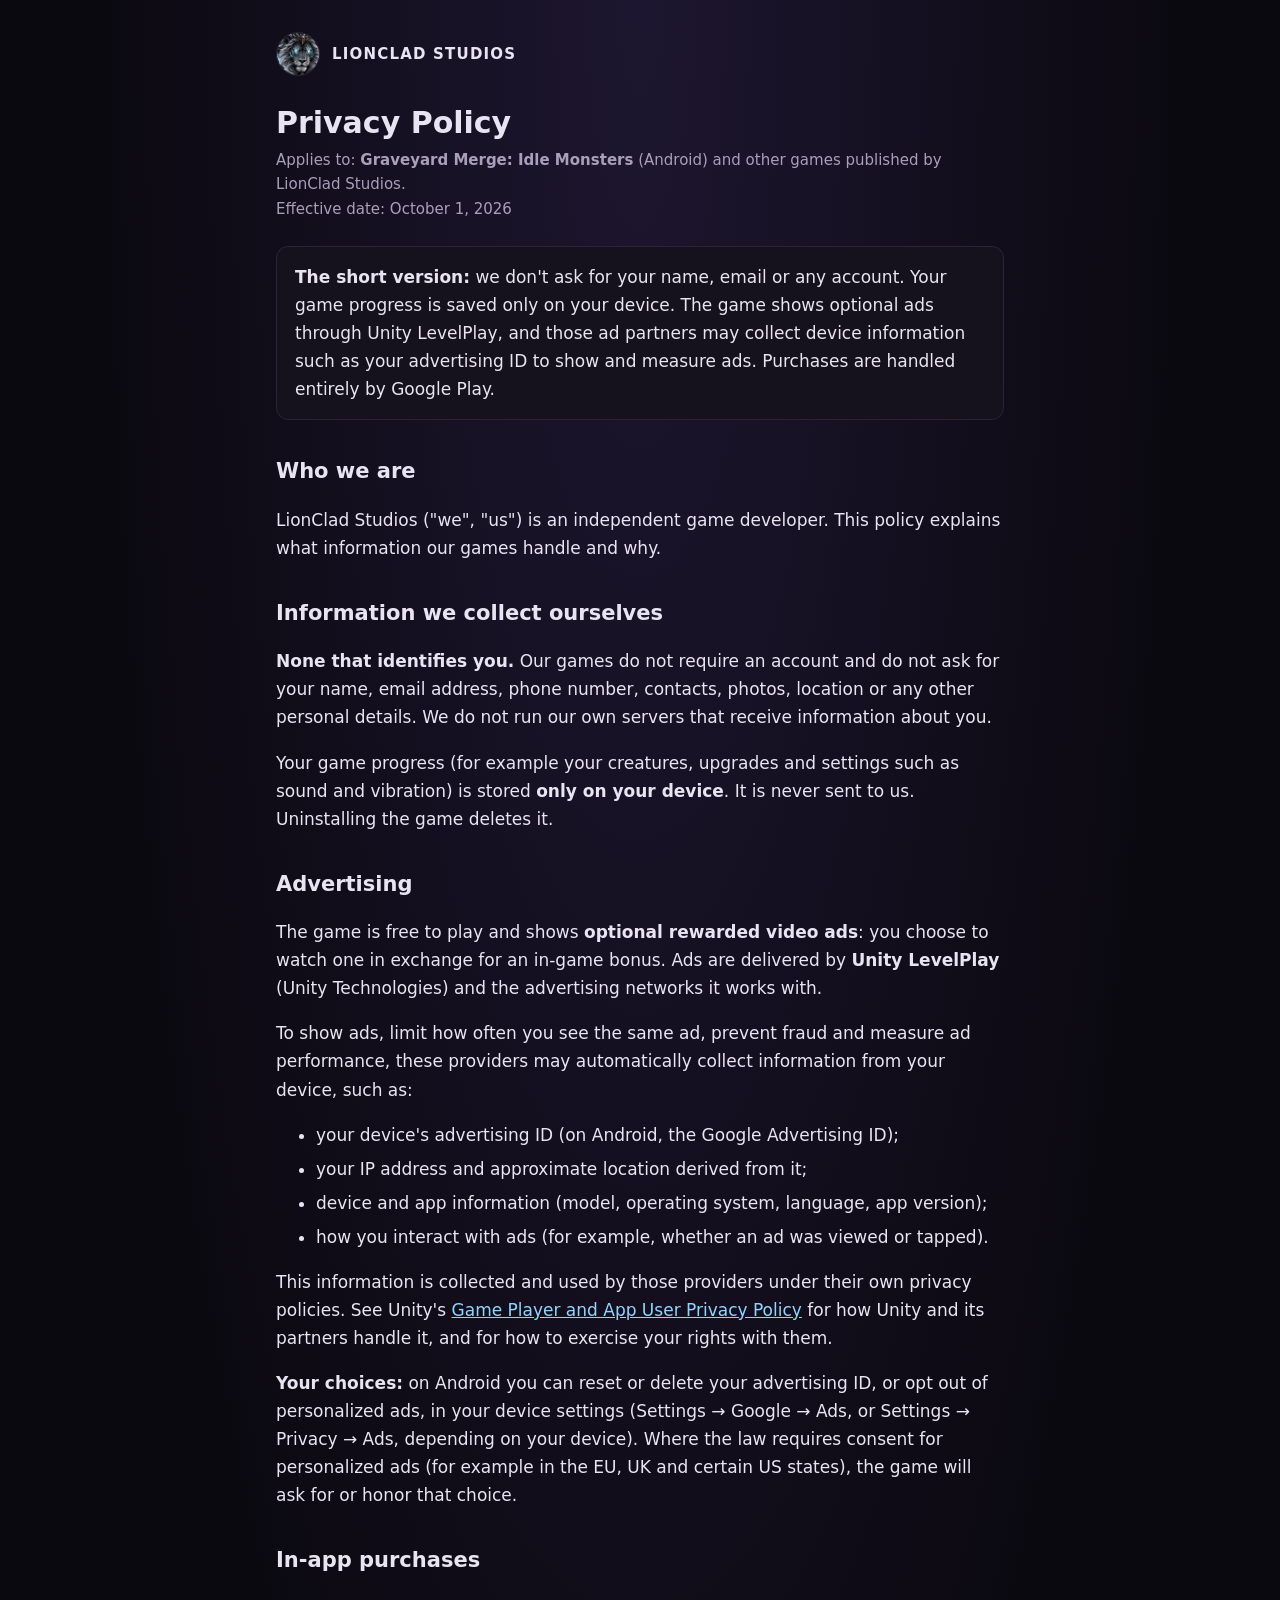
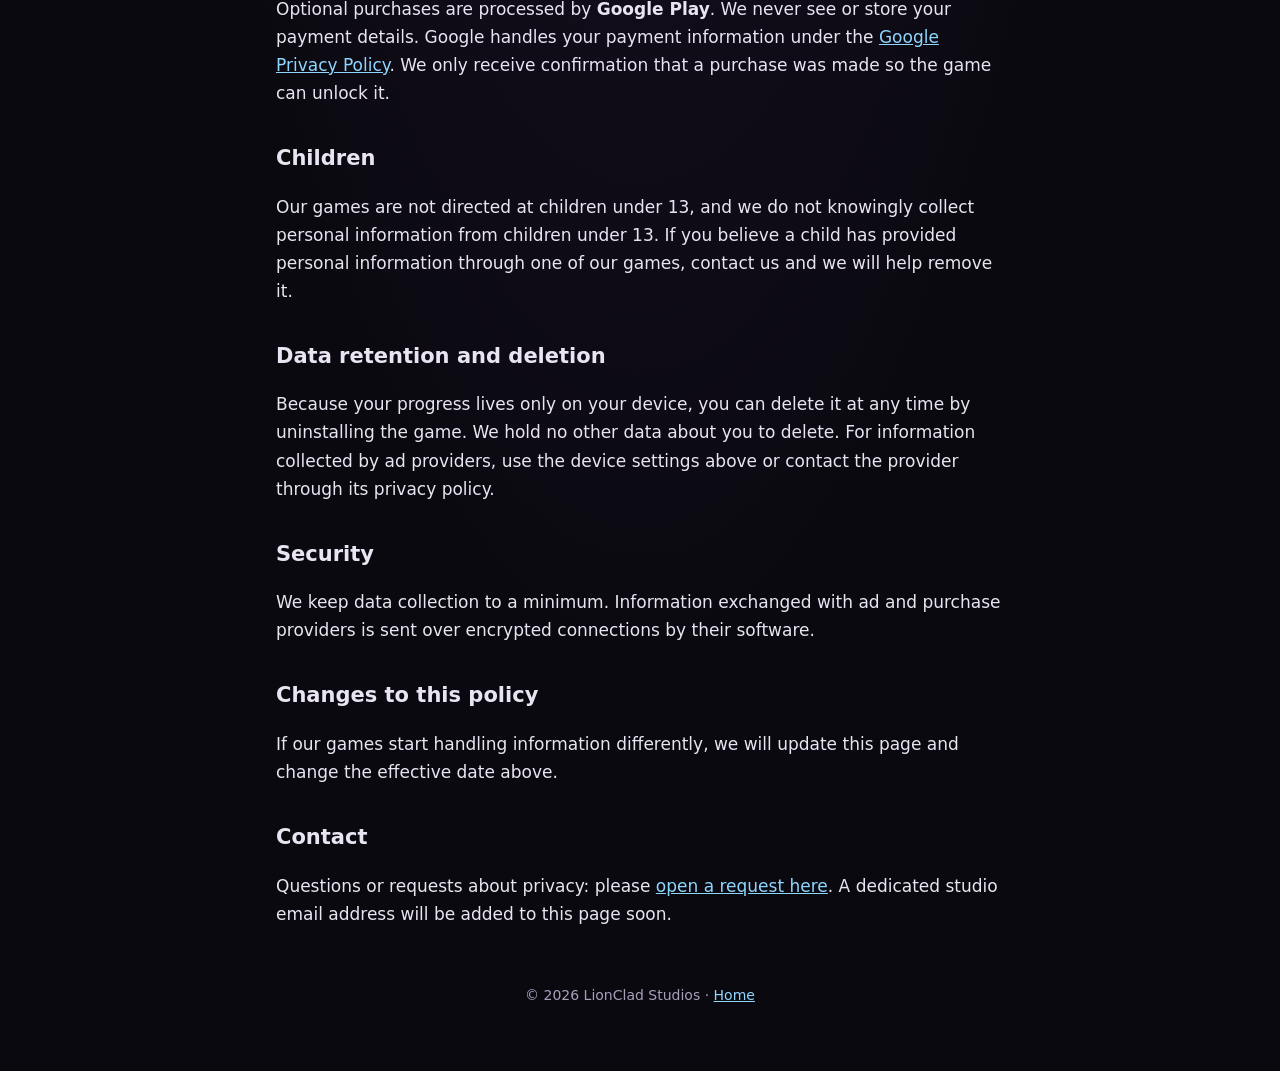
==== privacy/index.html @ 2275ffe0 "v1.0.0: studio home page and Privacy Policy Co-Authored-By: Claude Opus 5.5 <noreply@anthropic.com> " ====
<!doctype html>
<html lang="en">
<head>
  <meta charset="utf-8">
  <meta name="viewport" content="width=device-width, initial-scale=1">
  <title>Privacy Policy · LionClad Studios</title>
  <meta name="description" content="Privacy Policy for Graveyard Merge: Idle Monsters and other games by LionClad Studios.">
  <link rel="icon" type="image/png" href="../favicon.png">
  <link rel="stylesheet" href="../assets/site.css">
</head>
<body>
  <main class="wrap policy">
    <header class="site">
      <img src="../assets/icon-180.png" alt="">
      <a href="../">LionClad Studios</a>
    </header>

    <h1>Privacy Policy</h1>
    <p class="meta">Applies to: <strong>Graveyard Merge: Idle Monsters</strong> (Android) and other games published by LionClad Studios.<br>Effective date: October 1, 2026</p>

    <div class="box">
      <strong>The short version:</strong> we don't ask for your name, email or any account. Your game progress is saved only on your device. The game shows optional ads through Unity LevelPlay, and those ad partners may collect device information such as your advertising ID to show and measure ads. Purchases are handled entirely by Google Play.
    </div>

    <h2>Who we are</h2>
    <p>LionClad Studios ("we", "us") is an independent game developer. This policy explains what information our games handle and why.</p>

    <h2>Information we collect ourselves</h2>
    <p><strong>None that identifies you.</strong> Our games do not require an account and do not ask for your name, email address, phone number, contacts, photos, location or any other personal details. We do not run our own servers that receive information about you.</p>
    <p>Your game progress (for example your creatures, upgrades and settings such as sound and vibration) is stored <strong>only on your device</strong>. It is never sent to us. Uninstalling the game deletes it.</p>

    <h2>Advertising</h2>
    <p>The game is free to play and shows <strong>optional rewarded video ads</strong>: you choose to watch one in exchange for an in-game bonus. Ads are delivered by <strong>Unity LevelPlay</strong> (Unity Technologies) and the advertising networks it works with.</p>
    <p>To show ads, limit how often you see the same ad, prevent fraud and measure ad performance, these providers may automatically collect information from your device, such as:</p>
    <ul>
      <li>your device's advertising ID (on Android, the Google Advertising ID);</li>
      <li>your IP address and approximate location derived from it;</li>
      <li>device and app information (model, operating system, language, app version);</li>
      <li>how you interact with ads (for example, whether an ad was viewed or tapped).</li>
    </ul>
    <p>This information is collected and used by those providers under their own privacy policies. See Unity's <a href="https://unity.com/legal/game-player-and-app-user-privacy-policy" rel="noopener">Game Player and App User Privacy Policy</a> for how Unity and its partners handle it, and for how to exercise your rights with them.</p>
    <p><strong>Your choices:</strong> on Android you can reset or delete your advertising ID, or opt out of personalized ads, in your device settings (Settings &rarr; Google &rarr; Ads, or Settings &rarr; Privacy &rarr; Ads, depending on your device). Where the law requires consent for personalized ads (for example in the EU, UK and certain US states), the game will ask for or honor that choice.</p>

    <h2>In-app purchases</h2>
    <p>Optional purchases are processed by <strong>Google Play</strong>. We never see or store your payment details. Google handles your payment information under the <a href="https://policies.google.com/privacy" rel="noopener">Google Privacy Policy</a>. We only receive confirmation that a purchase was made so the game can unlock it.</p>

    <h2>Children</h2>
    <p>Our games are not directed at children under 13, and we do not knowingly collect personal information from children under 13. If you believe a child has provided personal information through one of our games, contact us and we will help remove it.</p>

    <h2>Data retention and deletion</h2>
    <p>Because your progress lives only on your device, you can delete it at any time by uninstalling the game. We hold no other data about you to delete. For information collected by ad providers, use the device settings above or contact the provider through its privacy policy.</p>

    <h2>Security</h2>
    <p>We keep data collection to a minimum. Information exchanged with ad and purchase providers is sent over encrypted connections by their software.</p>

    <h2>Changes to this policy</h2>
    <p>If our games start handling information differently, we will update this page and change the effective date above.</p>

    <h2>Contact</h2>
    <p>Questions or requests about privacy: please <a href="https://github.com/sampsonlewisII/lionclad-studios/issues" rel="noopener">open a request here</a>. A dedicated studio email address will be added to this page soon.</p>

    <footer>&copy; 2026 LionClad Studios · <a href="../">Home</a></footer>
  </main>
</body>
</html>
---- assets/site.css ----
:root {
  --bg: #0b0910;
  --panel: #15111d;
  --line: #2b2338;
  --ink: #e9e4f2;
  --ink-dim: #a99fbb;
  --accent: #8fd6ff;
  --green: #8cff8c;
}
* { box-sizing: border-box; }
html { background: var(--bg); }
body {
  margin: 0;
  color: var(--ink);
  background: radial-gradient(ellipse at top, #1d1630 0%, var(--bg) 60%) no-repeat, var(--bg);
  font: 17px/1.65 system-ui, -apple-system, "Segoe UI", Roboto, sans-serif;
}
a { color: var(--accent); }
.wrap { max-width: 760px; margin: 0 auto; padding: 32px 16px 64px; }
header.site { display: flex; align-items: center; gap: 12px; margin-bottom: 28px; }
header.site img { width: 44px; height: 44px; border-radius: 50%; border: 1px solid var(--line); }
header.site a { color: var(--ink); text-decoration: none; font-weight: 700; letter-spacing: .08em; text-transform: uppercase; font-size: 15px; }
.hero { text-align: center; }
.hero img { width: min(360px, 80vw); height: auto; }
.hero p { color: var(--ink-dim); max-width: 520px; margin: 8px auto 0; }
.card { display: flex; gap: 18px; align-items: center; background: var(--panel); border: 1px solid var(--line); border-radius: 14px; padding: 18px; margin-top: 36px; }
.card img { width: 88px; height: 88px; border-radius: 20px; flex: none; }
.card h2 { margin: 0 0 4px; font-size: 20px; }
.card p { margin: 0; color: var(--ink-dim); font-size: 15px; }
h1 { font-size: 30px; line-height: 1.25; margin: 0 0 6px; }
h2 { font-size: 21px; margin: 34px 0 8px; }
.meta { color: var(--ink-dim); font-size: 15px; margin: 0 0 24px; }
.policy li { margin-bottom: 6px; }
.box { background: var(--panel); border: 1px solid var(--line); border-radius: 12px; padding: 16px 18px; }
footer { margin-top: 56px; color: var(--ink-dim); font-size: 14px; text-align: center; }
@media (max-width: 480px) {
  .card { flex-direction: column; text-align: center; }
  h1 { font-size: 25px; }
}
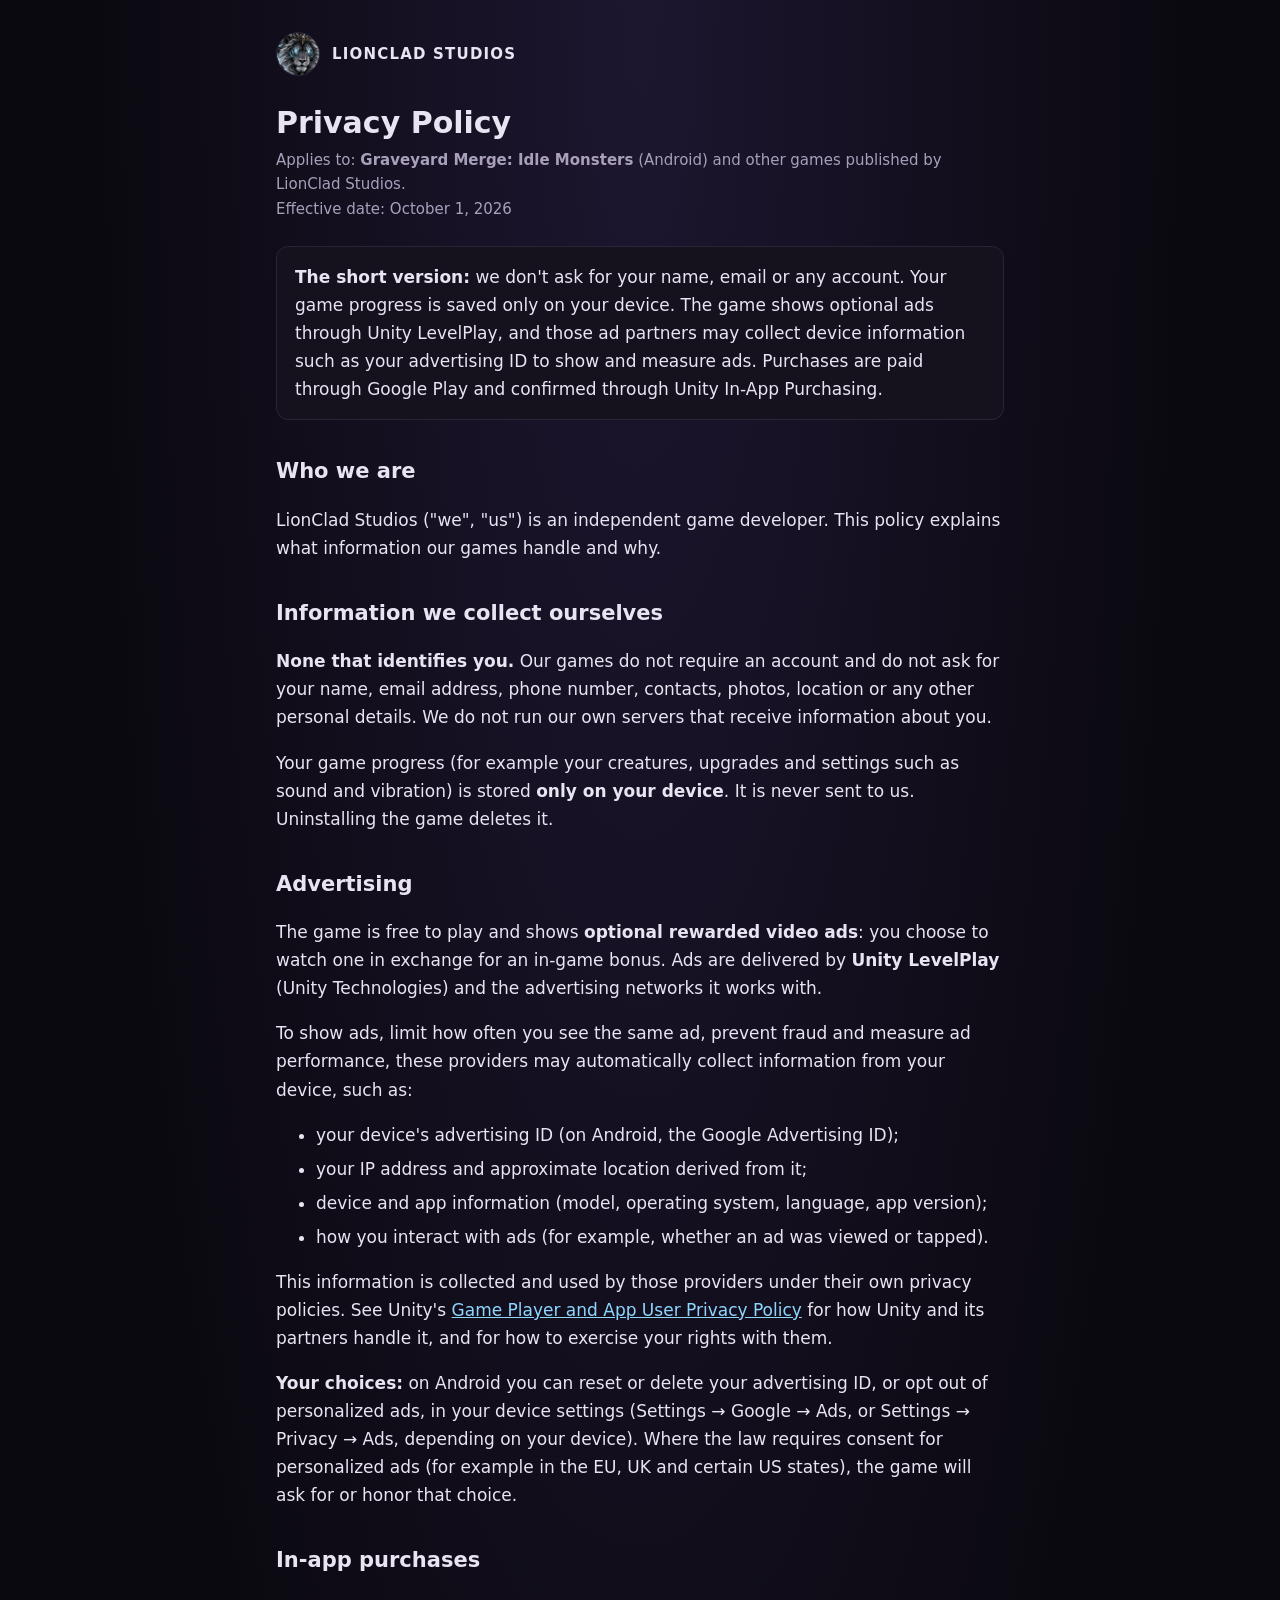
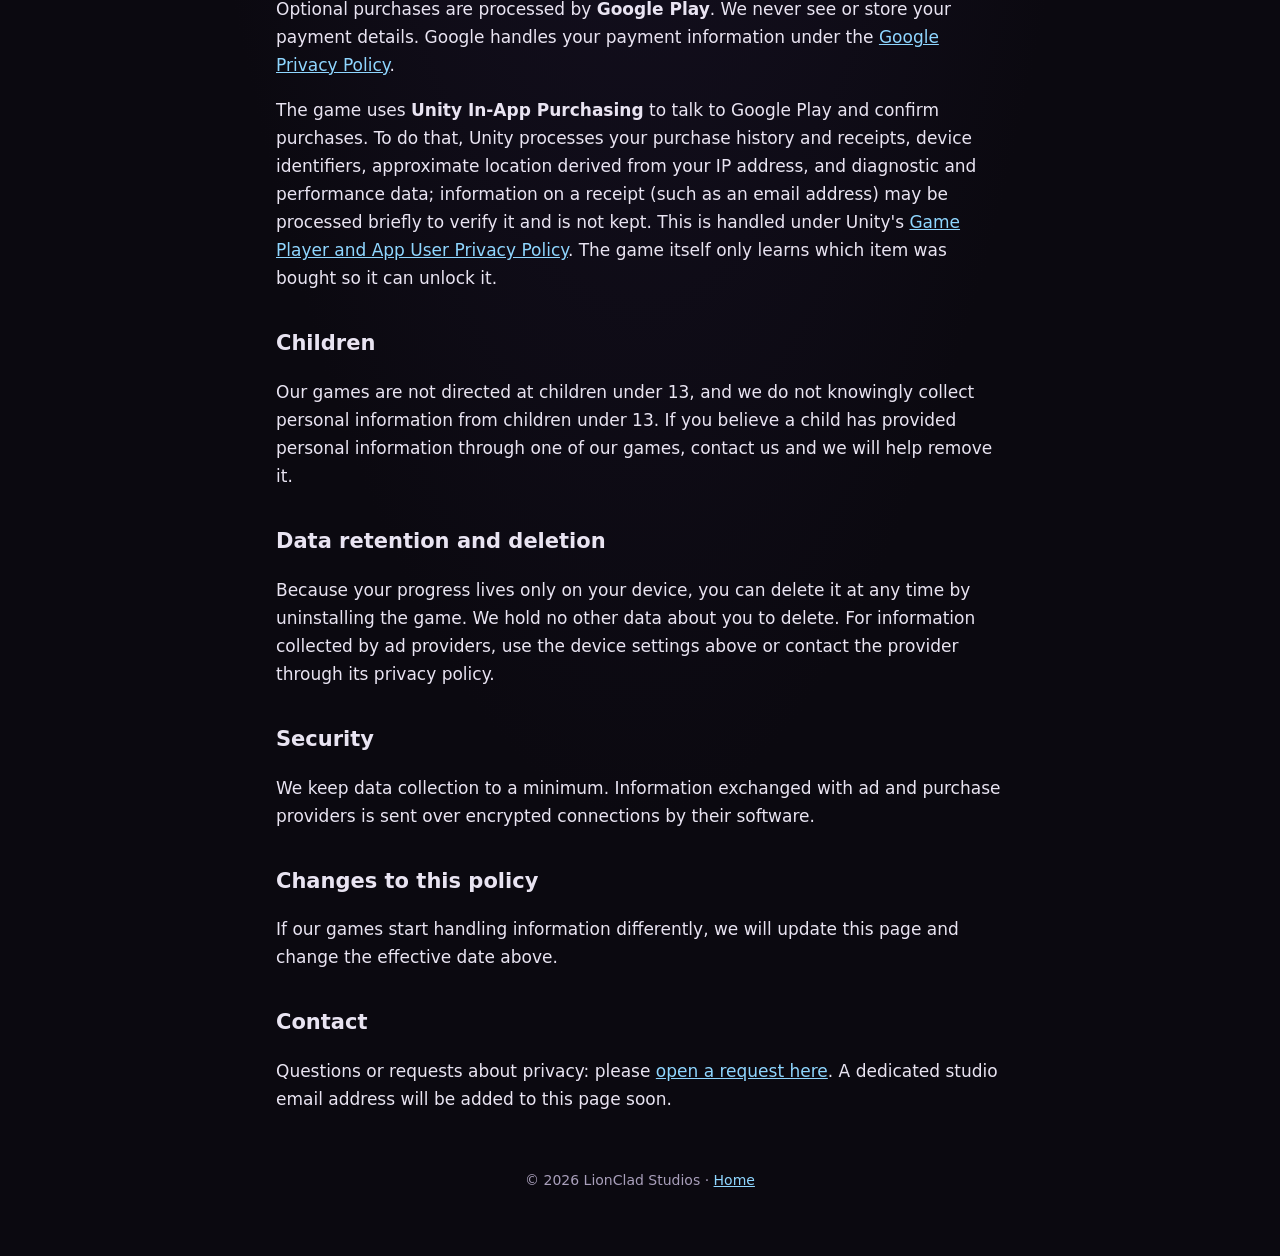
==== commit a37e9efa: "v1.0.1: Privacy Policy covers Unity In-App Purchasing Co-Authored-By: Claude Opus 5.5 <noreply@anthr" ====
--- a/privacy/index.html
+++ b/privacy/index.html
@@ -19,7 +19,7 @@
     <p class="meta">Applies to: <strong>Graveyard Merge: Idle Monsters</strong> (Android) and other games published by LionClad Studios.<br>Effective date: October 1, 2026</p>
 
     <div class="box">
-      <strong>The short version:</strong> we don't ask for your name, email or any account. Your game progress is saved only on your device. The game shows optional ads through Unity LevelPlay, and those ad partners may collect device information such as your advertising ID to show and measure ads. Purchases are handled entirely by Google Play.
+      <strong>The short version:</strong> we don't ask for your name, email or any account. Your game progress is saved only on your device. The game shows optional ads through Unity LevelPlay, and those ad partners may collect device information such as your advertising ID to show and measure ads. Purchases are paid through Google Play and confirmed through Unity In-App Purchasing.
     </div>
 
     <h2>Who we are</h2>
@@ -42,7 +42,8 @@
     <p><strong>Your choices:</strong> on Android you can reset or delete your advertising ID, or opt out of personalized ads, in your device settings (Settings &rarr; Google &rarr; Ads, or Settings &rarr; Privacy &rarr; Ads, depending on your device). Where the law requires consent for personalized ads (for example in the EU, UK and certain US states), the game will ask for or honor that choice.</p>
 
     <h2>In-app purchases</h2>
-    <p>Optional purchases are processed by <strong>Google Play</strong>. We never see or store your payment details. Google handles your payment information under the <a href="https://policies.google.com/privacy" rel="noopener">Google Privacy Policy</a>. We only receive confirmation that a purchase was made so the game can unlock it.</p>
+    <p>Optional purchases are processed by <strong>Google Play</strong>. We never see or store your payment details. Google handles your payment information under the <a href="https://policies.google.com/privacy" rel="noopener">Google Privacy Policy</a>.</p>
+    <p>The game uses <strong>Unity In-App Purchasing</strong> to talk to Google Play and confirm purchases. To do that, Unity processes your purchase history and receipts, device identifiers, approximate location derived from your IP address, and diagnostic and performance data; information on a receipt (such as an email address) may be processed briefly to verify it and is not kept. This is handled under Unity's <a href="https://unity.com/legal/game-player-and-app-user-privacy-policy" rel="noopener">Game Player and App User Privacy Policy</a>. The game itself only learns which item was bought so it can unlock it.</p>
 
     <h2>Children</h2>
     <p>Our games are not directed at children under 13, and we do not knowingly collect personal information from children under 13. If you believe a child has provided personal information through one of our games, contact us and we will help remove it.</p>
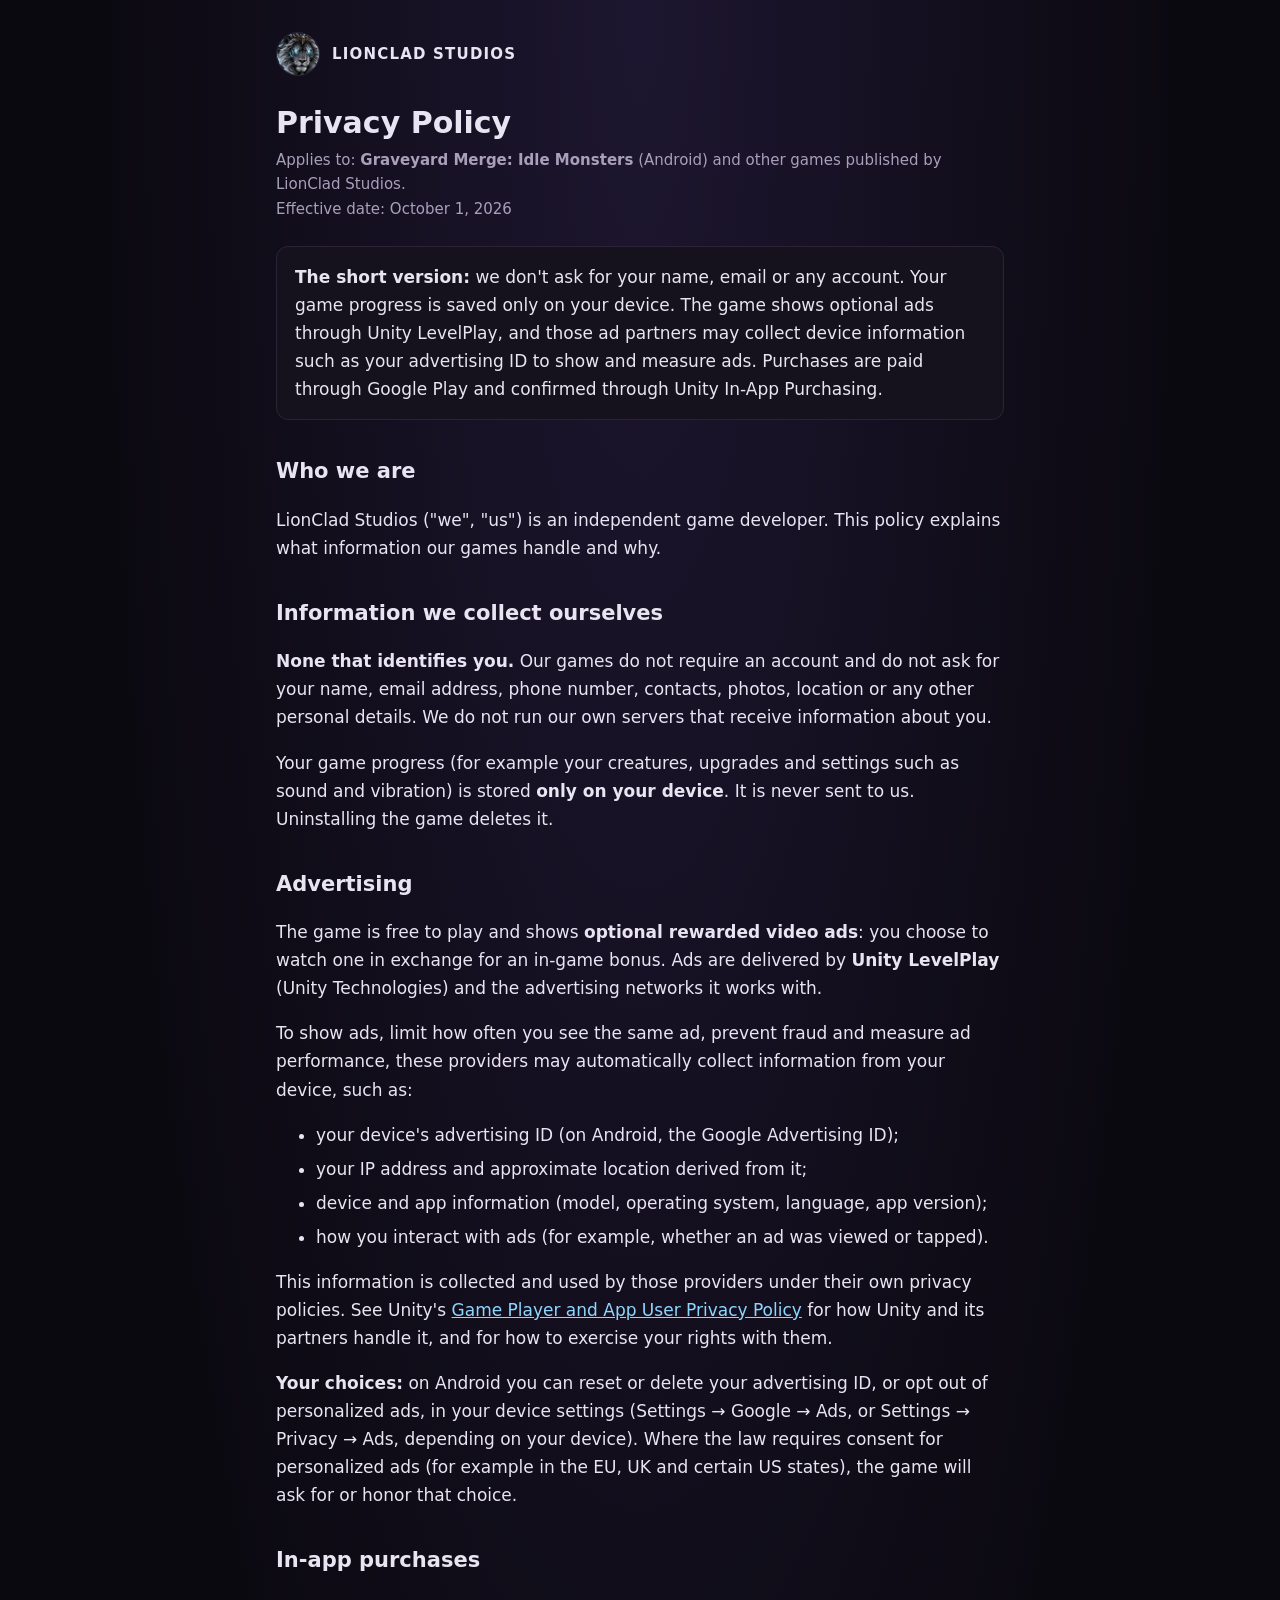
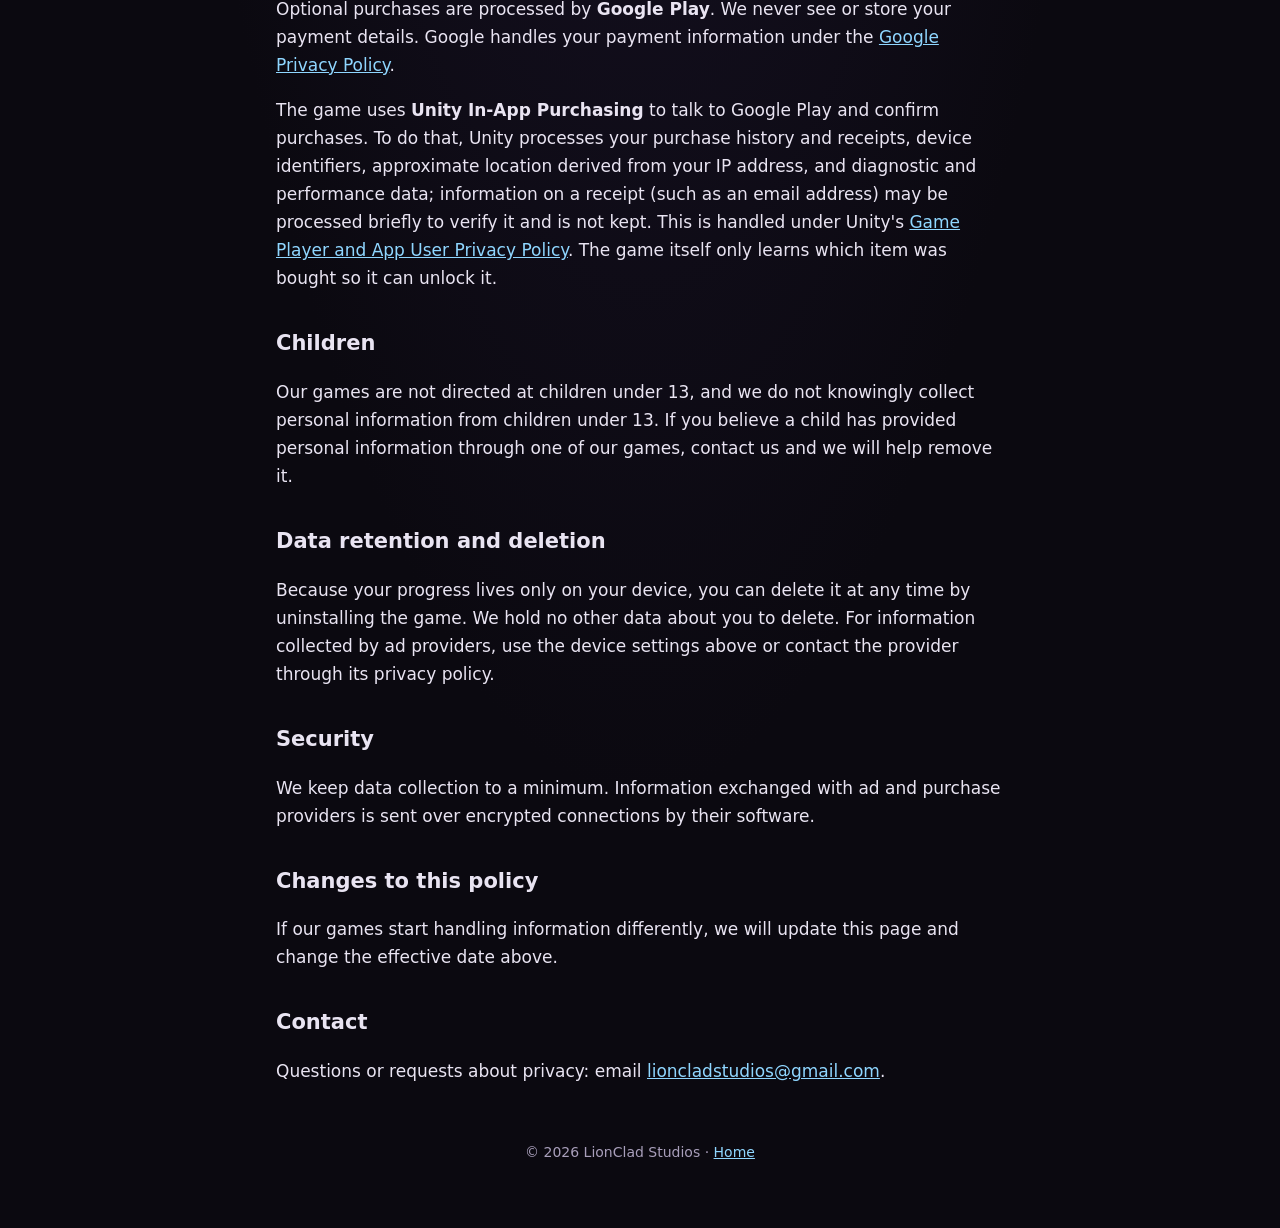
==== commit 271eed34: "v1.0.2: studio email as the privacy contact Co-Authored-By: Claude Opus 5.5 <noreply@anthropic.com> " ====
--- a/privacy/index.html
+++ b/privacy/index.html
@@ -58,7 +58,7 @@
     <p>If our games start handling information differently, we will update this page and change the effective date above.</p>
 
     <h2>Contact</h2>
-    <p>Questions or requests about privacy: please <a href="https://github.com/sampsonlewisII/lionclad-studios/issues" rel="noopener">open a request here</a>. A dedicated studio email address will be added to this page soon.</p>
+    <p>Questions or requests about privacy: email <a href="mailto:lioncladstudios@gmail.com">lioncladstudios@gmail.com</a>.</p>
 
     <footer>&copy; 2026 LionClad Studios · <a href="../">Home</a></footer>
   </main>
